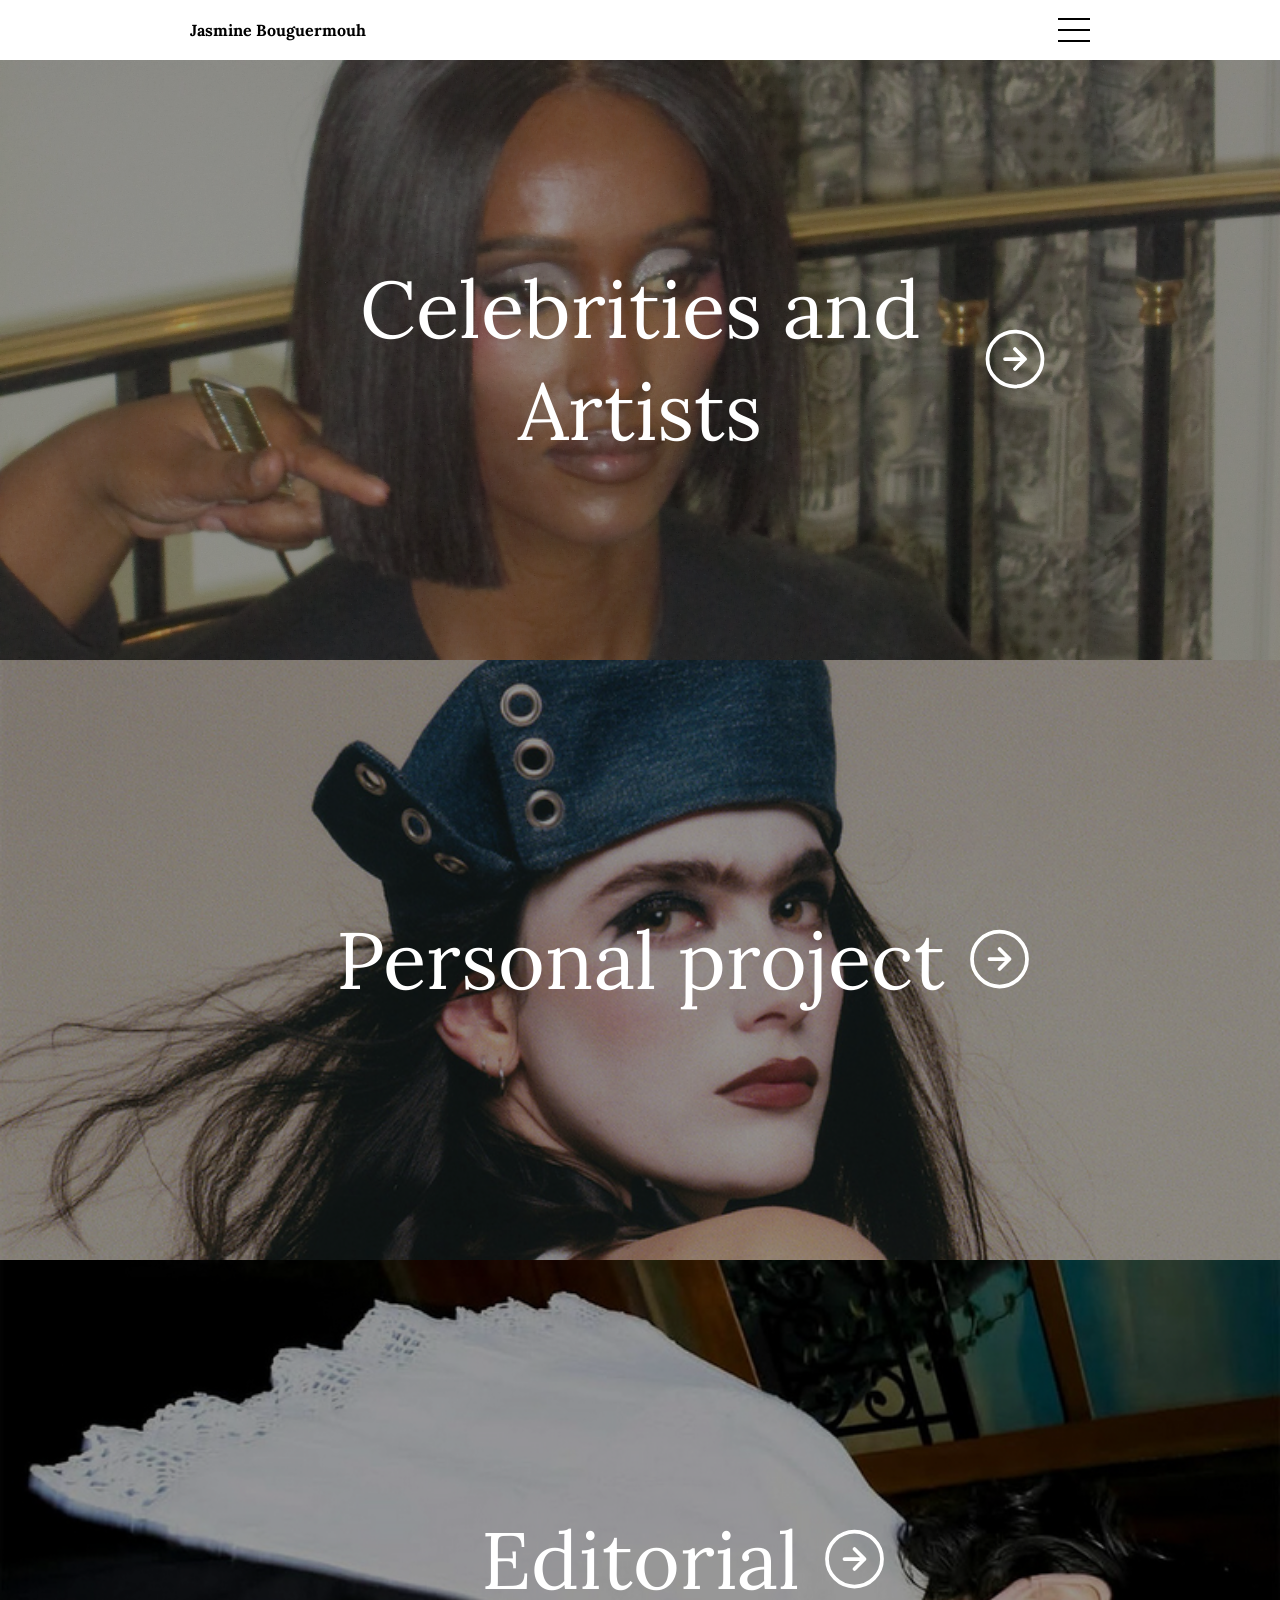
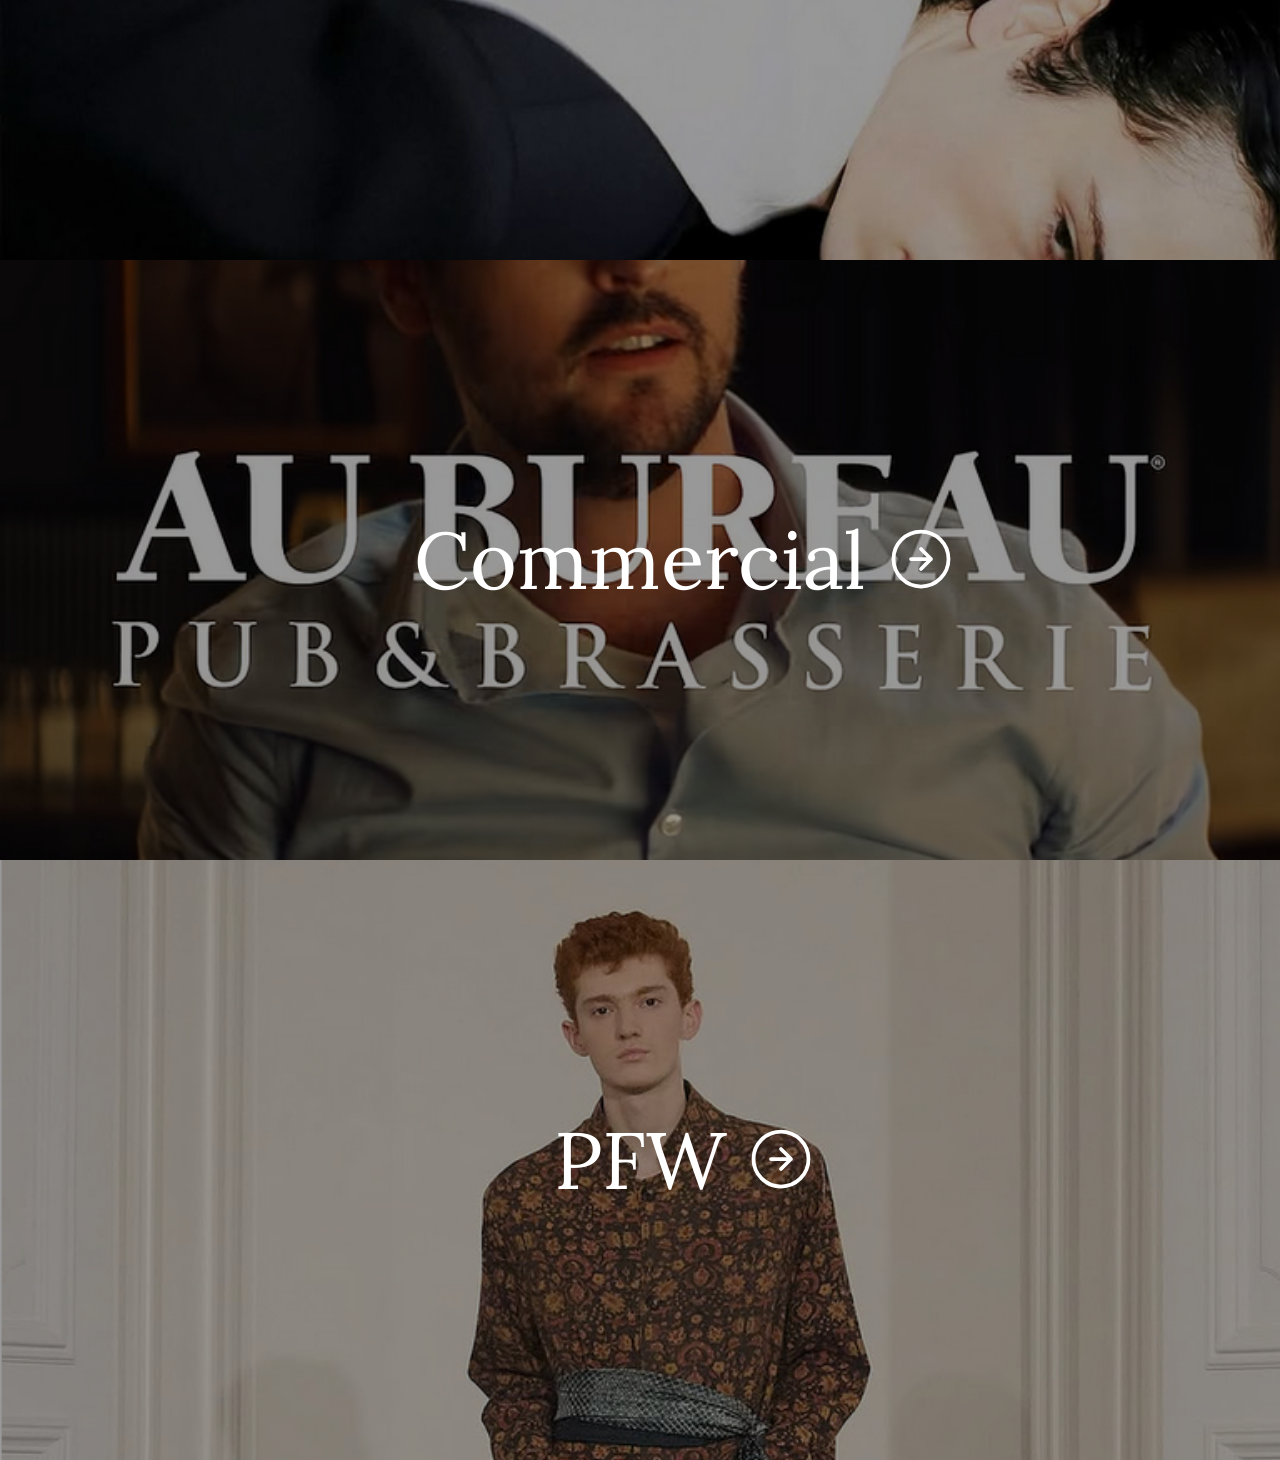
==== index.html @ e0f5f1d8 "first commit" ====
<!doctype html>
<html lang="fr">

<head>
    <meta charset="UTF-8">
    <meta name="viewport" content="width=device-width, initial-scale=1.0">
    <title>Jasmine Bouguermouh</title>
    <link rel="stylesheet" href="style.css">
    <link rel="preconnect" href="https://fonts.googleapis.com">
    <link rel="preconnect" href="https://fonts.gstatic.com" crossorigin>
    <link href="https://fonts.googleapis.com/css2?family=Lora:ital,wght@0,400..700;1,400..700&display=swap" rel="stylesheet">
</head>

<body>

<header>
    <nav>
        <div class="container">
            <div class="container-inner">

                <a class="jaz" href="index.html">Jasmine Bouguermouh</a>

                <button onclick="togglePopup()" class="box" id="menuBtn" aria-label="Ouvrir le menu">
                    <span></span>
                    <span></span>
                    <span></span>
                </button>

            </div>
        </div>
    </nav>
</header>

<div id="popup" class="popup">

    <div class="popup-content">

        <a href="index.html" class="popup-title">Jasmine Bouguermouh</a>

        <a href="contact.html" class="contact-title">Contact</a>

        <div class="social">
            <a href="https://www.instagram.com/jasminebrmh/" target="_blank" rel="noopener noreferrer">Instagram</a>
        </div>

    </div>

</div>

<main>
    <div class="grid">

        <a href="celeb.html" class="card">
            <img src="celeb_img/chanel.jpeg" 
            style="--pos-x: 50%; --pos-y: 60%;"
            alt="">
            <div class="title">
                <span class="text">Celebrities and Artists</span>
                <span class="arrow">
                    <svg viewBox="0 0 24 24" class="arrow-svg">
                        <circle cx="12" cy="12" r="11" fill="none" stroke="white" stroke-width="1.5"/>
                        <path d="M8 12h8M12 8l4 4-4 4"
                              fill="none"
                              stroke="white"
                              stroke-width="1.5"
                              stroke-linecap="round"
                              stroke-linejoin="round"/>
                    </svg>
                </span>
            </div>
        </a>

        <a href="project.html" class="card">
            <img src="pers_img/charlotte.png"
            style="--pos-x: 50%; --pos-y: 10%;"
            alt="">
            <div class="title">
                <span class="text">Personal project</span>
                <span class="arrow">
                    <svg viewBox="0 0 24 24" class="arrow-svg">
                        <circle cx="12" cy="12" r="11" fill="none" stroke="white" stroke-width="1.5"/>
                        <path d="M8 12h8M12 8l4 4-4 4"
                              fill="none"
                              stroke="white"
                              stroke-width="1.5"
                              stroke-linecap="round"
                              stroke-linejoin="round"/>
                    </svg>
                </span>
            </div>
        </a>

        <a href="editorial.html" class="card">
            <img src="edit_img/vanity.png"
            style="--pos-x: 50%; --pos-y: 55%;"
            alt="">
            <div class="title">
                <span class="text">Editorial</span>
                <span class="arrow">
                    <svg viewBox="0 0 24 24" class="arrow-svg">
                        <circle cx="12" cy="12" r="11" fill="none" stroke="white" stroke-width="1.5"/>
                        <path d="M8 12h8M12 8l4 4-4 4"
                              fill="none"
                              stroke="white"
                              stroke-width="1.5"
                              stroke-linecap="round"
                              stroke-linejoin="round"/>
                    </svg>
                </span>
            </div>
        </a>

        <a href="commercial.html" class="card">
            <img src="com_img/pub.png" alt="">
            <div class="title">
                <span class="text">Commercial</span>
                <span class="arrow">
                    <svg viewBox="0 0 24 24" class="arrow-svg">
                        <circle cx="12" cy="12" r="11" fill="none" stroke="white" stroke-width="1.5"/>
                        <path d="M8 12h8M12 8l4 4-4 4"
                              fill="none"
                              stroke="white"
                              stroke-width="1.5"
                              stroke-linecap="round"
                              stroke-linejoin="round"/>
                    </svg>
                </span>
            </div>
        </a>

        <a href="pfw.html" class="card">
            <img src="pfw_img/kartik_7.png"
            style="--pos-x: 50%; --pos-y: 5%;"
            alt="">
            <div class="title">
                <span class="text">PFW</span>
                <span class="arrow">
                    <svg viewBox="0 0 24 24" class="arrow-svg">
                        <circle cx="12" cy="12" r="11" fill="none" stroke="white" stroke-width="1.5"/>
                        <path d="M8 12h8M12 8l4 4-4 4"
                              fill="none"
                              stroke="white"
                              stroke-width="1.5"
                              stroke-linecap="round"
                              stroke-linejoin="round"/>
                    </svg>
                </span>
            </div>
        </a>

    </div>
</main>


<script src="script.js" defer></script>
</body>
</html>
---- style.css ----
/* RESET GLOBAL */
* {
    box-sizing: border-box;
}

:root {
    --media-ratio: 4 / 5; /* ou 3 / 4 si tu préfères plus carré */
}

/* BASE PAGE */
html, body {
    margin: 0;
    padding: 0;
    overflow-x: hidden;
    font-family: "Lora",sans-serif;
    cursor: default;
}

footer {
    padding: 10px 20px;
}

/* HEADER FIXE */
.container {
    position: fixed;
    top: 0;
    left: 0;
    width: 100%;
    height: 60px;
    display: flex;
    justify-content: center;
    align-items: center;
    background: rgba(255, 255, 255, 0.75);
    transition: background 0.3s ease;
    z-index: 1000;
    padding: 0 20px;
}

.container:hover {
    background: rgba(255, 255, 255, 1);
}

/* CONTENU HEADER */
.container-inner {
    width: 100%;
    max-width: 900px;
    display: flex;
    justify-content: space-between;
    align-items: center;
}

.container.menu-open {
    background: rgba(255, 255, 255, 1);
}

/* LOGO / NOM */
.jaz {
    font-size: 16px;
    font-weight: 700;
    text-decoration: none;
    color: black;
}

.jaz:hover {
    color: red;
}

/* ========================= */
/* BOUTON MENU HAMBURGER */
/* ========================= */

.box {
    width: 32px;
    height: 24px;
    background: none;
    border: none;
    cursor: pointer;
    display: flex;
    flex-direction: column;
    justify-content: space-between;
    padding: 0;
}

.box span {
    width: 100%;
    height: 2px;
    background: black;
    transition: all 0.3s ease;
}

.box:not(.active):hover span:nth-child(2) {
    width: 70%;
}

.box:not(.active):hover span:nth-child(3) {
    width: 50%;
}

.box.active span:nth-child(1) {
    transform: translateY(11px) rotate(45deg);
}

.box.active span:nth-child(2) {
    opacity: 0;
}

.box.active span:nth-child(3) {
    transform: translateY(-11px) rotate(-45deg);
}

/* ========================= */
/* POPUP MENU */
/* ========================= */

.popup {
    position: fixed;
    top: 60px;
    left: 0;
    width: 100%;
    height: calc(100vh - 60px);
    background: white;
    display: flex;
    justify-content: center;
    align-items: flex-start;
    padding-top: 80px;
    opacity: 0;
    visibility: hidden;
    transition: opacity 0.3s ease, visibility 0.3s ease;
    z-index: 2000;
}

.popup.show {
    opacity: 1;
    visibility: visible;
}

.popup-content {
    display: flex;
    flex-direction: column;
    align-items: center;
    text-align: center;
    gap: 20px;
    max-width: 500px;
    width: 100%;
    padding: 0 20px;
}

.popup-title {
    font-size: 32px;
    color: black;
    text-decoration: none;
}

.popup-title:hover {
    text-decoration: underline;
}

.contact-title {
    font-size: 24px;
    color: black;
    text-decoration: none;
    margin-top: 30px;
}

.contact-title:hover {
    text-decoration: underline;
}

.social {
    display: flex;
    justify-content: center;
    gap: 40px;
    margin-top: 70px;
}

.social a {
    font-size: 16px;
    color: #888;
    text-decoration: none;
    transition: color 0.3s ease;
}

.social a:hover {
    color: black;
}



/* ========================= */
/* INDEX GRID */
/* ========================= */

.grid {
    margin: 0;
    padding: 60px 0 0 0;
}

.card {
    position: relative;
    display: block;
    width: 100%;
    height: 600px;
    overflow: hidden;
    text-decoration: none;
    white-space: nowrap;
    text-align: center;
}

.card img {
    width: 100%;
    height: 100%;
    object-fit: cover;
    display: block;
    filter: brightness(60%);
    transition: filter 0.4s ease;
   /* 🎯 cadrage contrôlé */
    object-position: var(--pos-x, 50%) var(--pos-y, 50%);

    /* 🔥 zoom léger propre */
    transform: scale(var(--zoom, 1));
    transform-origin: center;
}

.card:hover img {
    filter: brightness(85%);
}

.title {
    position: absolute;
    top: 50%;
    left: 50%;
    transform: translate(-50%, -50%);
    display: flex;
    align-items: center;
    gap: 25px;
    color: white;
    font-size: 80px;
    max-width: 90%;
    text-align: center;
}

.arrow {
    position: absolute;
    left: calc(100% + 25px);
    top: 50%;
    transform: translateY(-50%);
}

.arrow-svg {
    width: 60px;
    height: 60px;
    transition: transform 0.3s ease;
}

.card:hover .arrow-svg {
    transform: translateX(8px);
}

/* ========================= */
/* HERO */
/* ========================= */

.page-celeb {
    margin: 0;
    padding-top: 60px;
    
    object-position: var(--pos-x, 50%) var(--pos-y, 50%);

    /*  zoom léger propre */
    transform: scale(var(--zoom, 1));
    transform-origin: center;
}

.hero {
    position: relative;
    width: 100%;
    height: 600px;
    overflow: hidden;
    margin-bottom: 20px;
    font-family: "Lora", sans-serif;
}


.hero img {
    width: 100%;
    height: 100%;
    object-fit: cover;
    filter: brightness(70%);
     /*  cadrage contrôlé */
    object-position: var(--pos-x, 50%) var(--pos-y, 50%);

    /*  zoom léger propre */
    transform: scale(var(--zoom, 1));
    transform-origin: center;
}

.hero-text {
    position: absolute;
    top: 50%;
    left: 50%;
    transform: translate(-50%, -50%);
    color: white;
    font-size: 80px;
    text-align: center;
    white-space: nowrap;
}

.hero-contact {
    position: relative;
    width: 100%;
    height: 376px; /* IMPORTANT : donne une vraie hauteur */
    overflow: hidden;
}

.hero-contact img {
    width: 100%;
    height: 100%;
    object-fit: cover;

    object-position: var(--pos-x, 50%) var(--pos-y, 50%);

    transform: scale(var(--zoom, 1));
    transform-origin: center;
}

.hero-contact-text {
    position: absolute;
    top: 50%;
    left: 50%;
    transform: translate(-50%, -50%);
    color: white;
    font-size: 36px;
    text-align: center;
    white-space: nowrap;
}

.contact-text {
    font-size: 24px;
    color: black;
    text-decoration: none;
    margin-top: 130px;
    text-align: center;
}


.text {
    white-space: normal;
    overflow-wrap: break-word;
}

/* ========================= */
/* MEDIA SECTION */
/* ========================= */

.media-page {
    display: flex;
    flex-direction: column;
    align-items: center;
    gap: 45px;
    padding: 60px 20px 20px 20px;
}

/* bloc centré */
.media-block {
    width: 100%;
    max-width: 960px;
    margin: 0 auto;
    display: flex;
    flex-direction: column;
    align-items: center;
    gap: 15px;
    margin-top: 0;
}

/* IMAGE (plus petite que vidéo) */
.media-block img {
    width: 80%;
    max-width: 640px;
    height: auto;
    display: block;
}

.media-block.img-169 img {
    width: 100%;
    max-width: 960px;
    height: auto;
    display: block;
}
/* VIDEO */
.media-block video {
    width: 100%;
    height: auto;
    display: block;
}

/* YOUTUBE */
.media-block iframe {
    width: 100%;
    aspect-ratio: 16 / 9;
    border: none;
    display: block;
    border-radius: 6px;
}

/* TITRE */
.media-title {
    font-size: 15px;
    color: #444444;
    margin: 0;
    text-align: center;
}

.media-back {
    font-size: 16px;
    color: #444;
    margin: 0;
    text-align: center;
    display: flex;
    flex-direction: column;
}

.media-back:hover {
    color: red;
}

/* PAGE SUIVANTE */

.card-next {
    position: relative;
    display: block;
    width: 100%;
    max-width: 960px;
    height: 200px;
    margin: 40px auto 0 auto;
    overflow: hidden;
    filter: brightness(80%);
    transition: filter 0.3s ease;
}

.card-next img {
    width: 100%;
    height: 100%;
    object-fit: cover;
    display: block;
    object-position: 16% 16%;
    transform: scale(2.3);
    transition: transform 0.4s ease;
    
    /*  cadrage contrôlé */
    object-position: var(--pos-x, 50%) var(--pos-y, 50%);

    /*  zoom léger propre */
    transform: scale(var(--zoom, 1));
    transform-origin: center;
}

.card-next:hover {
    filter: brightness(100%);
}

/* CARD SUIVANTE DUO */

.card-next-duo {
    position: relative;
    display: block;
    width: 100%;
    max-width: 480px;
    height: 200px;
    margin: 40px auto 0 auto;
    overflow: hidden;
    filter: brightness(80%);
    transition: filter 0.3s ease;
}

.card-next-duo img {
    width: 100%;
    height: 100%;
    object-fit: cover;
    display: block;
    object-position: 16% 16%;
    transform: scale(2.3);
    transition: transform 0.4s ease;
    
    /*  cadrage contrôlé */
    object-position: var(--pos-x, 50%) var(--pos-y, 50%);

    /*  zoom léger propre */
    transform: scale(var(--zoom, 1));
    transform-origin: center;
}

.card-next-duo:hover {
    filter: brightness(100%);
}

/* CARD PREV DUO */

.card-prev-duo {
    position: relative;
    display: block;
    width: 100%;
    max-width: 480px;
    height: 200px;
    margin: 40px auto 0 auto;
    overflow: hidden;
    filter: brightness(80%);
    transition: filter 0.3s ease;
}

.card-prev-duo img {
    width: 100%;
    height: 100%;
    object-fit: cover;
    display: block;
    object-position: 16% 16%;
    transform: scale(2.3);
    transition: transform 0.4s ease;
     /*  cadrage contrôlé */
    object-position: var(--pos-x, 50%) var(--pos-y, 50%);

    /*  zoom léger propre */
    transform: scale(var(--zoom, 1));
    transform-origin: center;
}

.card-prev-duo:hover {
    filter: brightness(100%);
}

.card-prev-duo,
.card-next-duo {
    flex: 1;
    margin: 0;
    max-width: none;
}

.card-prev-duo img,
.card-next-duo img {
    display: block;
}



.bottom-nav {
    display: flex;
    width: 100%;
    max-width: 960px;
    margin: 25px auto 0 auto;
    gap: 0;
}



footer {
    width: 100%;
    padding: 60px 20px;
    display: flex;
    justify-content: center;
}

footer .social {
    display: flex;
    flex-direction: column;
    align-items: center;
    gap: 15px;
    font-size: 16px;
}

footer .social-links {
    display: flex;
    gap: 40px;
    align-items: center;
    font-size: 16px;
}

.copy {
    color: #888;
}

.video-wrapper {
    position: relative;
    width: 100%;
    max-width: 960px;
    aspect-ratio: 16 / 9;
}

.video-wrapper iframe {
    width: 100%;
    height: 100%;
    border: none;
}

.next-title {
    position: absolute;
    top: 50%;
    left: 50%;
    transform: translate(-50%, -50%);
    color: #ffffff;
    text-shadow:
        0 2px 8px rgba(0, 0, 0, 0.7),
        0 0 20px rgba(14, 14, 14, 0.4);
    font-size: 40px;
    text-align: center;
    white-space: nowrap;
    filter: brightness(100%);
}

/* CONTACT */
.contact-form {
    width: 100%;
    max-width: 600px;
    margin: 60px auto;
    display: flex;
    flex-direction: column;
    font-family: "Lora", sans-serif;
}

.contact-form input,
.contact-form textarea {
    width: 100%;
    border: 1px solid #ccc;
    padding: 15px;
    font-size: 16px;
    font-family: "Lora", sans-serif;
    background: transparent;
    outline: none;
    transition: border 0.3s ease;
}

.contact-form input:focus,
.contact-form textarea:focus {
    border-color: black;
}

.contact-form textarea {
    min-height: 180px;
    resize: vertical;
}

.contact-form button {
    margin-top: 10px;
    padding: 12px 20px;
    border: 1px solid black;
    background: transparent;
    cursor: pointer;
    font-family: "Lora", sans-serif;
    transition: all 0.3s ease;
    width: fit-content;
}

.contact-form button:hover {
    background: rgb(238, 238, 238);
}

#submit-btn:disabled {
    opacity: 0.6;
    cursor: not-allowed;
}

.contact-block {
    display: flex;
    flex-direction: column;
    align-items: center;
    width: 100%;
    margin-top: 80px;
}

.contact-info {
    width: 100%;
    max-width: 500px;
    text-align: left;
    font-size: 16px;
    margin-bottom: 20px;
}

.contact-row {
    display: flex;
    justify-content: space-between;
    width: 100%;
    max-width: 500px;
    font-size: 14px;
}

.contact-mail {
    width: 100%;
    max-width: 500px;
    text-align: left;
    margin-top: 5px;
    font-size: 14px;
    color: #000000;
}

.contact-mail:hover {
    color: red
}



/* ========================= */
/* RESPONSIVE */
/* ========================= */

@media (max-width: 600px) {

    .hero {
        height: 75vw; /* garde un format paysage/portrait naturel selon la largeur */
    }

    .hero-contact {
        height: 75vw;
    }

    .card {
        height: 75vw;
    }

    .title {
        font-size: 40px;
        gap: 10px;
        max-width: 90%;
    }

    .arrow-svg {
        width: 40px;
        height: 40px;
    }

    .hero-text {
        font-size: 40px;
    }
}

@media (min-width: 601px) and (max-width: 1024px) {

    .title {
        font-size: 55px;
        gap: 15px;
    }

    .hero-text,
    .hero-contact-text {
        font-size: 70px;
    }

    .contact-text {
        font-size: 20px;
        margin-top: 80px;
    }

    .contact-form {
        max-width: 500px;
    }
}

@media (min-width: 1440px) {

    .container-inner {
        max-width: 1200px;
    }

    .title {
        font-size: 90px;
    }

    .hero-contact-text,
    .hero-text {
        font-size: 48px;
    }

    .contact-form {
        max-width: 700px;
    }
}
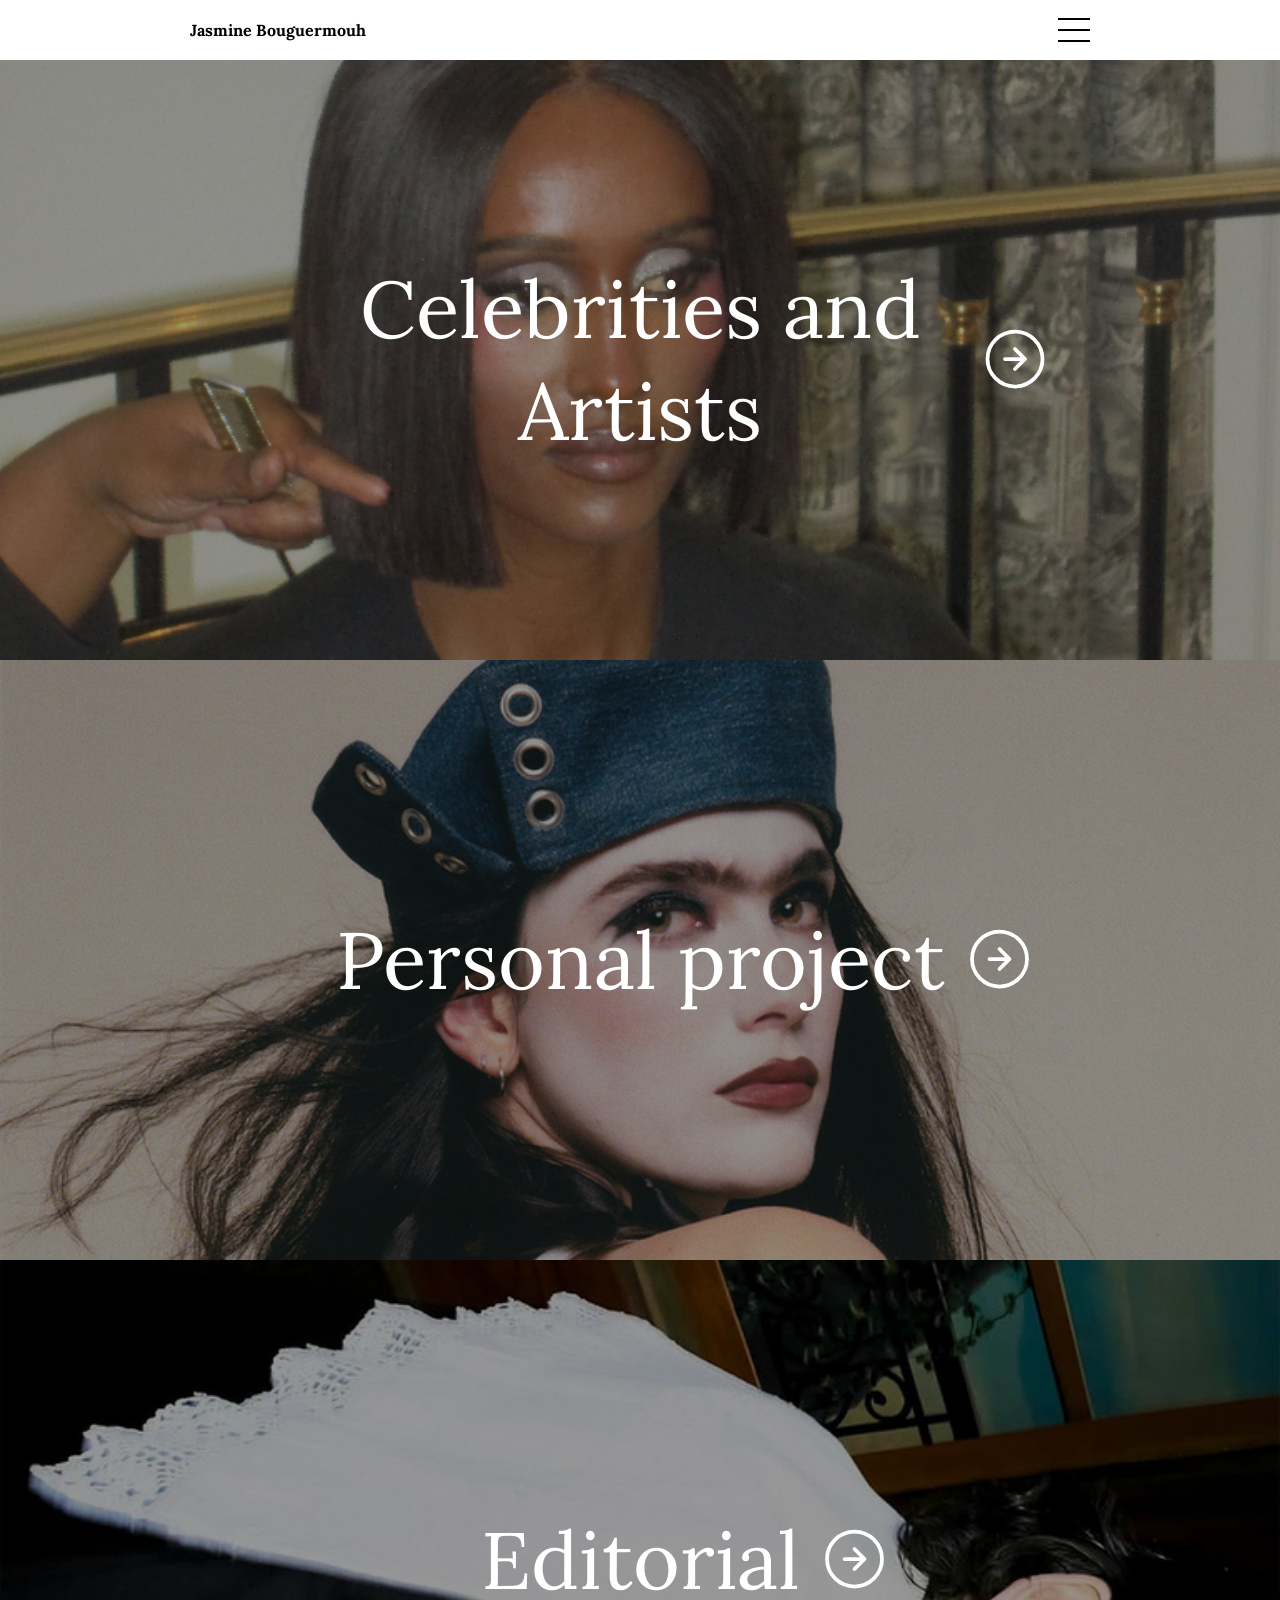
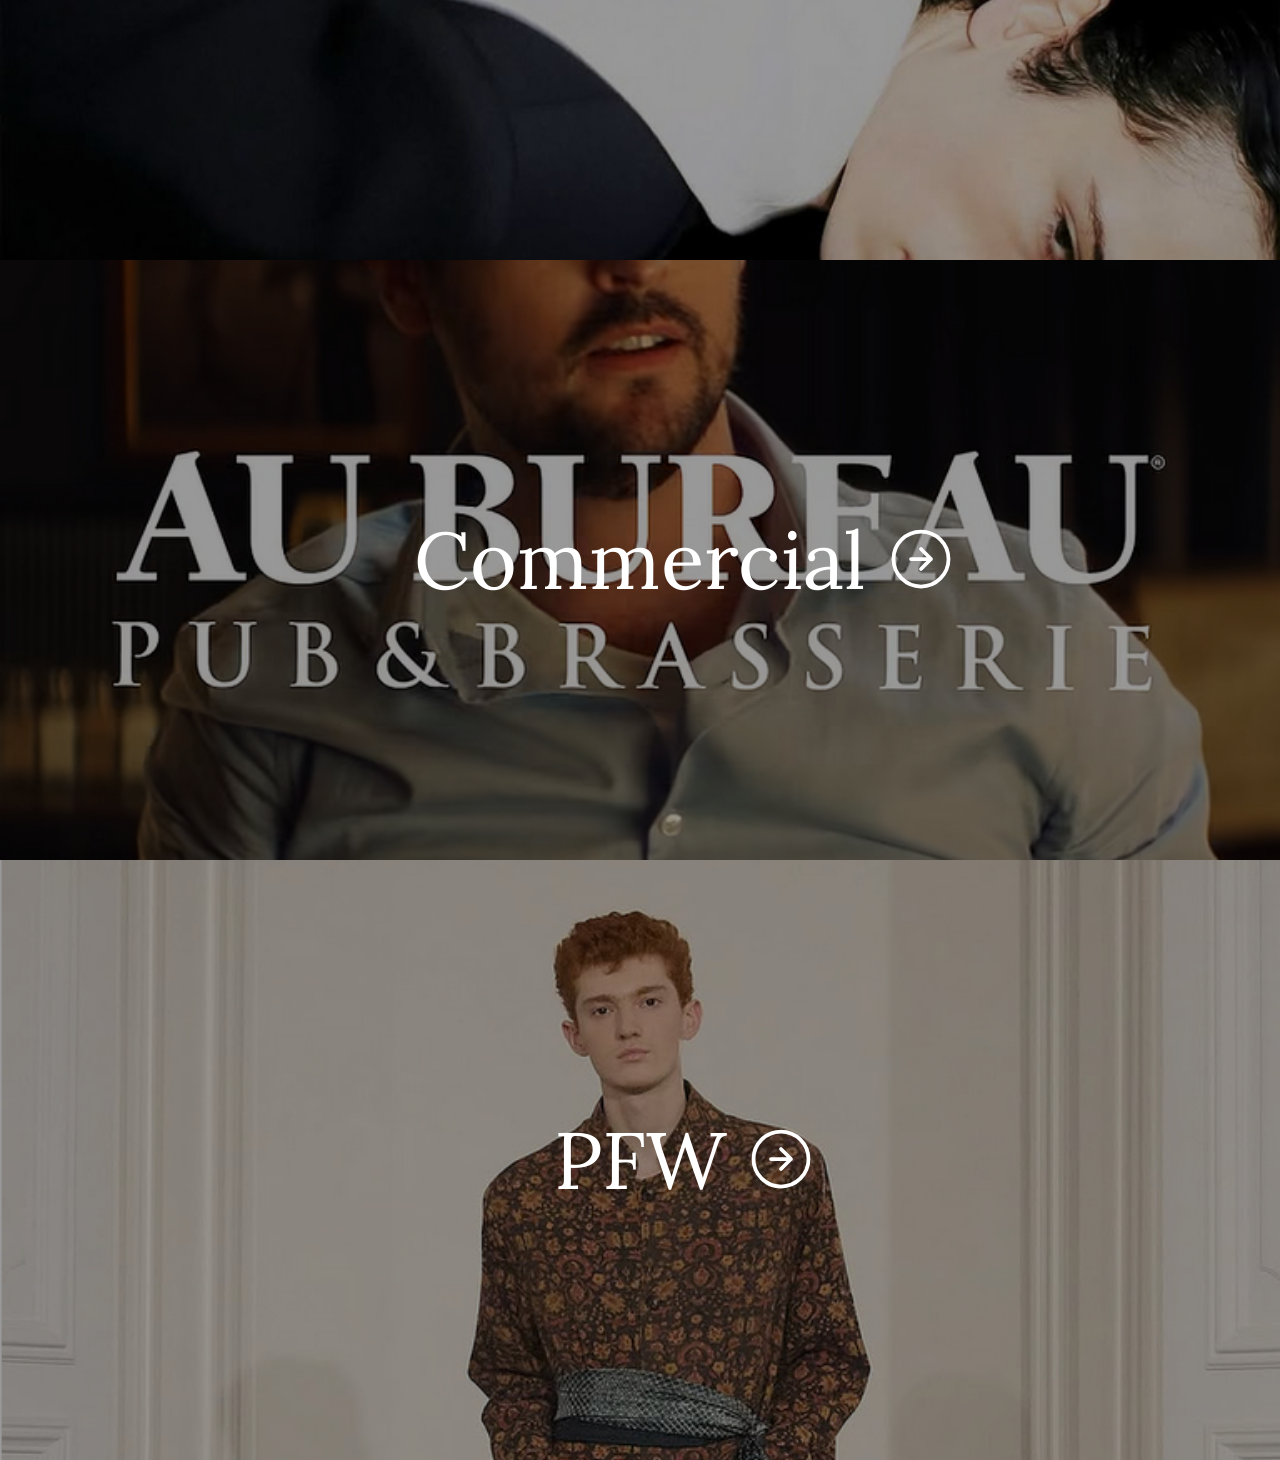
==== commit b215bf03: "Optimisation Referencement" ====
--- a/index.html
+++ b/index.html
@@ -4,7 +4,8 @@
 <head>
     <meta charset="UTF-8">
     <meta name="viewport" content="width=device-width, initial-scale=1.0">
-    <title>Jasmine Bouguermouh</title>
+    <meta name="description" content="Jasmine Bouguermouh, Makeup Artist">
+    <title>Jasmine Bouguermouh - Makeup Artist</title>
     <link rel="stylesheet" href="style.css">
     <link rel="preconnect" href="https://fonts.googleapis.com">
     <link rel="preconnect" href="https://fonts.gstatic.com" crossorigin>
@@ -92,6 +93,7 @@
 
         <a href="editorial.html" class="card">
             <img src="edit_img/vanity.png"
+            loading="lazy"
             style="--pos-x: 50%; --pos-y: 55%;"
             alt="">
             <div class="title">
@@ -111,7 +113,9 @@
         </a>
 
         <a href="commercial.html" class="card">
-            <img src="com_img/pub.png" alt="">
+            <img src="com_img/pub.png"
+            loading="lazy"
+            alt="">
             <div class="title">
                 <span class="text">Commercial</span>
                 <span class="arrow">
@@ -130,6 +134,7 @@
 
         <a href="pfw.html" class="card">
             <img src="pfw_img/kartik_7.png"
+            loading="lazy"
             style="--pos-x: 50%; --pos-y: 5%;"
             alt="">
             <div class="title">
--- a/style.css
+++ b/style.css
@@ -4,7 +4,7 @@
 }
 
 :root {
-    --media-ratio: 4 / 5; /* ou 3 / 4 si tu préfères plus carré */
+    --media-ratio: 4 / 5;
 }
 
 /* BASE PAGE */
@@ -12,12 +12,8 @@
     margin: 0;
     padding: 0;
     overflow-x: hidden;
-    font-family: "Lora",sans-serif;
+    font-family: "Lora", sans-serif;
     cursor: default;
-}
-
-footer {
-    padding: 10px 20px;
 }
 
 /* HEADER FIXE */
@@ -184,8 +180,6 @@
     color: black;
 }
 
-
-
 /* ========================= */
 /* INDEX GRID */
 /* ========================= */
@@ -202,7 +196,6 @@
     height: 600px;
     overflow: hidden;
     text-decoration: none;
-    white-space: nowrap;
     text-align: center;
 }
 
@@ -213,10 +206,7 @@
     display: block;
     filter: brightness(60%);
     transition: filter 0.4s ease;
-   /* 🎯 cadrage contrôlé */
     object-position: var(--pos-x, 50%) var(--pos-y, 50%);
-
-    /* 🔥 zoom léger propre */
     transform: scale(var(--zoom, 1));
     transform-origin: center;
 }
@@ -237,6 +227,12 @@
     font-size: 80px;
     max-width: 90%;
     text-align: center;
+    white-space: nowrap;
+}
+
+.text {
+    white-space: normal;
+    overflow-wrap: break-word;
 }
 
 .arrow {
@@ -263,12 +259,6 @@
 .page-celeb {
     margin: 0;
     padding-top: 60px;
-    
-    object-position: var(--pos-x, 50%) var(--pos-y, 50%);
-
-    /*  zoom léger propre */
-    transform: scale(var(--zoom, 1));
-    transform-origin: center;
 }
 
 .hero {
@@ -280,16 +270,12 @@
     font-family: "Lora", sans-serif;
 }
 
-
 .hero img {
     width: 100%;
     height: 100%;
     object-fit: cover;
     filter: brightness(70%);
-     /*  cadrage contrôlé */
     object-position: var(--pos-x, 50%) var(--pos-y, 50%);
-
-    /*  zoom léger propre */
     transform: scale(var(--zoom, 1));
     transform-origin: center;
 }
@@ -308,7 +294,7 @@
 .hero-contact {
     position: relative;
     width: 100%;
-    height: 376px; /* IMPORTANT : donne une vraie hauteur */
+    height: 376px;
     overflow: hidden;
 }
 
@@ -316,9 +302,7 @@
     width: 100%;
     height: 100%;
     object-fit: cover;
-
     object-position: var(--pos-x, 50%) var(--pos-y, 50%);
-
     transform: scale(var(--zoom, 1));
     transform-origin: center;
 }
@@ -342,12 +326,6 @@
     text-align: center;
 }
 
-
-.text {
-    white-space: normal;
-    overflow-wrap: break-word;
-}
-
 /* ========================= */
 /* MEDIA SECTION */
 /* ========================= */
@@ -360,7 +338,6 @@
     padding: 60px 20px 20px 20px;
 }
 
-/* bloc centré */
 .media-block {
     width: 100%;
     max-width: 960px;
@@ -369,10 +346,8 @@
     flex-direction: column;
     align-items: center;
     gap: 15px;
-    margin-top: 0;
-}
-
-/* IMAGE (plus petite que vidéo) */
+}
+
 .media-block img {
     width: 80%;
     max-width: 640px;
@@ -386,14 +361,13 @@
     height: auto;
     display: block;
 }
-/* VIDEO */
+
 .media-block video {
     width: 100%;
     height: auto;
     display: block;
 }
 
-/* YOUTUBE */
 .media-block iframe {
     width: 100%;
     aspect-ratio: 16 / 9;
@@ -402,7 +376,6 @@
     border-radius: 6px;
 }
 
-/* TITRE */
 .media-title {
     font-size: 15px;
     color: #444444;
@@ -423,7 +396,9 @@
     color: red;
 }
 
-/* PAGE SUIVANTE */
+/* ========================= */
+/* NAVIGATION BAS DE PAGE */
+/* ========================= */
 
 .card-next {
     position: relative;
@@ -442,14 +417,7 @@
     height: 100%;
     object-fit: cover;
     display: block;
-    object-position: 16% 16%;
-    transform: scale(2.3);
-    transition: transform 0.4s ease;
-    
-    /*  cadrage contrôlé */
     object-position: var(--pos-x, 50%) var(--pos-y, 50%);
-
-    /*  zoom léger propre */
     transform: scale(var(--zoom, 1));
     transform-origin: center;
 }
@@ -458,15 +426,9 @@
     filter: brightness(100%);
 }
 
-/* CARD SUIVANTE DUO */
-
 .card-next-duo {
     position: relative;
     display: block;
-    width: 100%;
-    max-width: 480px;
-    height: 200px;
-    margin: 40px auto 0 auto;
     overflow: hidden;
     filter: brightness(80%);
     transition: filter 0.3s ease;
@@ -477,14 +439,7 @@
     height: 100%;
     object-fit: cover;
     display: block;
-    object-position: 16% 16%;
-    transform: scale(2.3);
-    transition: transform 0.4s ease;
-    
-    /*  cadrage contrôlé */
     object-position: var(--pos-x, 50%) var(--pos-y, 50%);
-
-    /*  zoom léger propre */
     transform: scale(var(--zoom, 1));
     transform-origin: center;
 }
@@ -493,15 +448,9 @@
     filter: brightness(100%);
 }
 
-/* CARD PREV DUO */
-
 .card-prev-duo {
     position: relative;
     display: block;
-    width: 100%;
-    max-width: 480px;
-    height: 200px;
-    margin: 40px auto 0 auto;
     overflow: hidden;
     filter: brightness(80%);
     transition: filter 0.3s ease;
@@ -512,13 +461,7 @@
     height: 100%;
     object-fit: cover;
     display: block;
-    object-position: 16% 16%;
-    transform: scale(2.3);
-    transition: transform 0.4s ease;
-     /*  cadrage contrôlé */
     object-position: var(--pos-x, 50%) var(--pos-y, 50%);
-
-    /*  zoom léger propre */
     transform: scale(var(--zoom, 1));
     transform-origin: center;
 }
@@ -530,16 +473,8 @@
 .card-prev-duo,
 .card-next-duo {
     flex: 1;
-    margin: 0;
-    max-width: none;
-}
-
-.card-prev-duo img,
-.card-next-duo img {
-    display: block;
-}
-
-
+    height: 200px;
+}
 
 .bottom-nav {
     display: flex;
@@ -549,63 +484,78 @@
     gap: 0;
 }
 
-
-
-footer {
-    width: 100%;
-    padding: 60px 20px;
-    display: flex;
-    justify-content: center;
-}
-
-footer .social {
-    display: flex;
-    flex-direction: column;
-    align-items: center;
-    gap: 15px;
-    font-size: 16px;
-}
-
-footer .social-links {
-    display: flex;
-    gap: 40px;
-    align-items: center;
-    font-size: 16px;
-}
-
-.copy {
-    color: #888;
-}
-
-.video-wrapper {
-    position: relative;
-    width: 100%;
-    max-width: 960px;
-    aspect-ratio: 16 / 9;
-}
-
-.video-wrapper iframe {
-    width: 100%;
-    height: 100%;
-    border: none;
-}
-
+/* TITRE DES CARTES DE NAVIGATION */
+/* Corrigé : left/right à 0 au lieu de left: 50% pour éviter le débordement */
 .next-title {
     position: absolute;
     top: 50%;
-    left: 50%;
-    transform: translate(-50%, -50%);
+    left: 0;
+    right: 0;
+    transform: translateY(-50%);
     color: #ffffff;
     text-shadow:
         0 2px 8px rgba(0, 0, 0, 0.7),
         0 0 20px rgba(14, 14, 14, 0.4);
     font-size: 40px;
     text-align: center;
-    white-space: nowrap;
+    white-space: normal;
+    word-break: break-word;
+    padding: 0 15px;
+    box-sizing: border-box;
     filter: brightness(100%);
 }
 
+/* ========================= */
+/* FOOTER */
+/* ========================= */
+
+footer {
+    width: 100%;
+    padding: 60px 20px;
+    display: flex;
+    justify-content: center;
+}
+
+footer .social {
+    display: flex;
+    flex-direction: column;
+    align-items: center;
+    gap: 15px;
+    font-size: 16px;
+}
+
+footer .social-links {
+    display: flex;
+    gap: 40px;
+    align-items: center;
+    font-size: 16px;
+}
+
+.copy {
+    color: #888;
+}
+
+/* ========================= */
+/* VIDEO */
+/* ========================= */
+
+.video-wrapper {
+    position: relative;
+    width: 100%;
+    max-width: 960px;
+    aspect-ratio: 16 / 9;
+}
+
+.video-wrapper iframe {
+    width: 100%;
+    height: 100%;
+    border: none;
+}
+
+/* ========================= */
 /* CONTACT */
+/* ========================= */
+
 .contact-form {
     width: 100%;
     max-width: 600px;
@@ -691,19 +641,17 @@
 }
 
 .contact-mail:hover {
-    color: red
-}
-
-
+    color: red;
+}
 
 /* ========================= */
 /* RESPONSIVE */
 /* ========================= */
 
-@media (max-width: 600px) {
+@media (max-width: 870px) {
 
     .hero {
-        height: 75vw; /* garde un format paysage/portrait naturel selon la largeur */
+        height: 75vw;
     }
 
     .hero-contact {
@@ -715,7 +663,7 @@
     }
 
     .title {
-        font-size: 40px;
+        font-size: 8vw;
         gap: 10px;
         max-width: 90%;
     }
@@ -726,11 +674,25 @@
     }
 
     .hero-text {
-        font-size: 40px;
-    }
-}
-
-@media (min-width: 601px) and (max-width: 1024px) {
+        font-size: 8vw;
+        white-space: normal;
+        text-align: center;
+        padding: 0 20px;
+        width: 100%;
+    }
+
+    .next-title {
+        font-size: 5vw;
+    }
+
+    .card-next,
+    .card-prev-duo,
+    .card-next-duo {
+        height: 120px;
+    }
+}
+
+@media (min-width: 871px) and (max-width: 1024px) {
 
     .title {
         font-size: 55px;
@@ -739,7 +701,7 @@
 
     .hero-text,
     .hero-contact-text {
-        font-size: 70px;
+        font-size: 50px;
     }
 
     .contact-text {
@@ -750,6 +712,10 @@
     .contact-form {
         max-width: 500px;
     }
+
+    .next-title {
+        font-size: 29px;
+    }
 }
 
 @media (min-width: 1440px) {
@@ -764,7 +730,7 @@
 
     .hero-contact-text,
     .hero-text {
-        font-size: 48px;
+        font-size: 80px;
     }
 
     .contact-form {
